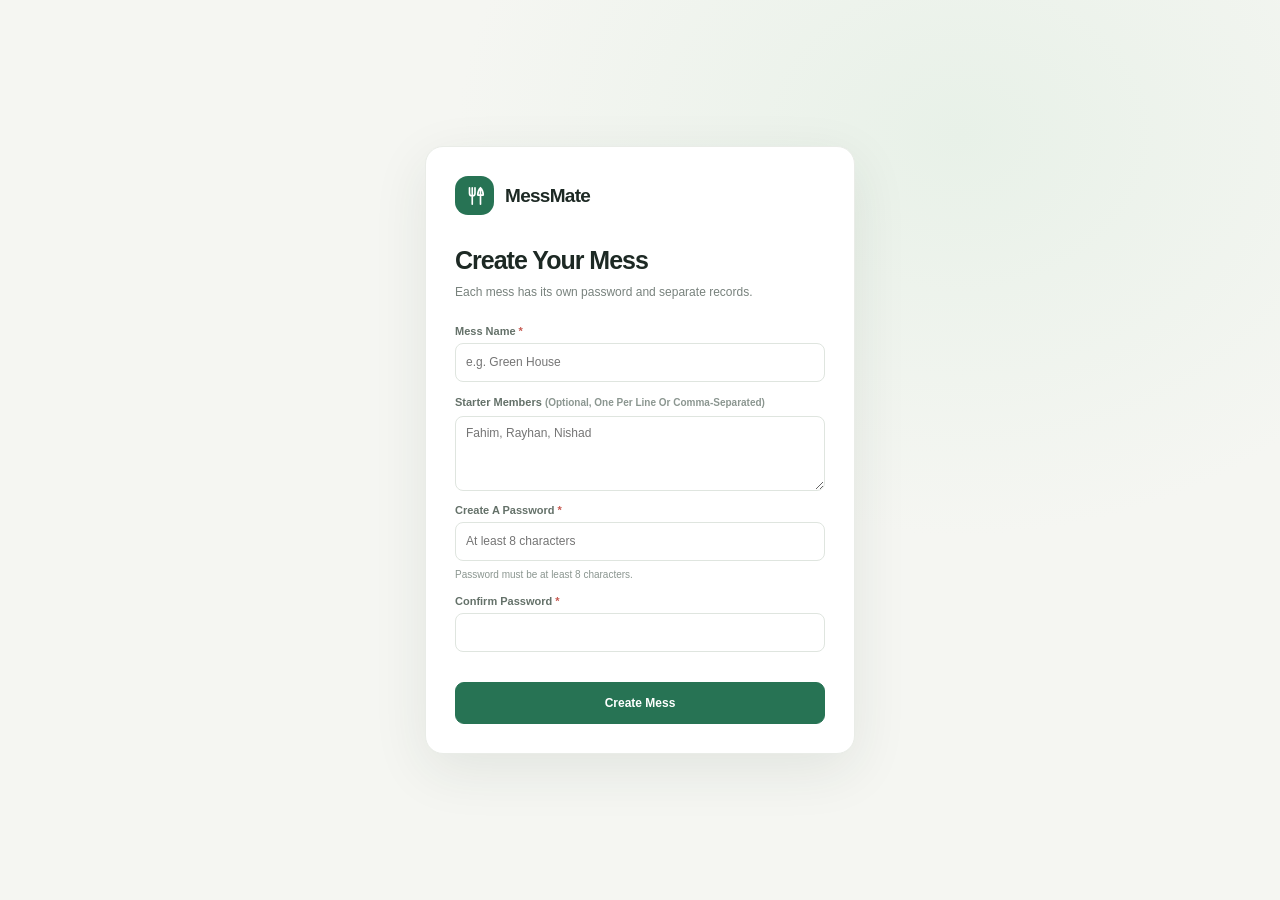
==== messmate/index.html @ 22f3b48b "Add MessMate mess management app Co-authored-by: Copilot <223556219+Copilot@users.noreply.github.com" ====
<!doctype html>
<html lang="en">
<head>
  <meta charset="utf-8">
  <meta name="viewport" content="width=device-width, initial-scale=1">
  <meta name="theme-color" content="#f5f6f2">
  <title>MessMate</title>
  <link id="app-favicon" rel="icon" href="data:image/svg+xml,%3Csvg xmlns='http://www.w3.org/2000/svg' viewBox='0 0 32 32'%3E%3Crect width='32' height='32' rx='8' fill='%23277354'/%3E%3C/svg%3E">
  <link rel="stylesheet" href="styles.css">
  <script src="app.js" defer></script>
</head>
<body>
  <div id="app"></div>
  <div id="toast" class="toast" role="status" aria-live="polite"></div>
</body>
</html>
---- messmate/styles.css ----
:root {
  color-scheme: light;
  --bg: #f5f6f2;
  --surface: #fff;
  --surface-soft: #f7f8f5;
  --ink: #1d2924;
  --muted: #78827d;
  --line: #e9ece7;
  --green: #277354;
  --green-dark: #1c523d;
  --green-soft: #e7f2eb;
  --orange: #eaa45b;
  --red: #c65a51;
  --red-soft: #fbefed;
  --blue: #6388c5;
  --shadow: 0 8px 30px rgba(34, 55, 43, .055);
  font-family: "Segoe UI", "Aptos", Arial, sans-serif;
}

html { font-size: 16px; }
* { box-sizing: border-box; }
body { margin: 0; min-width: 320px; background: var(--bg); color: var(--ink); }
button, input, select, textarea { font: inherit; }
button { cursor: pointer; }
button, label, h1, h2, h3 { text-transform: capitalize; }
button:focus-visible, input:focus-visible, select:focus-visible, textarea:focus-visible {
  outline: 3px solid rgba(39, 115, 84, .24); outline-offset: 2px;
}
.hidden { display: none !important; }
.app-shell { min-height: 100vh; }

.sidebar {
  background: #fff; border-right: 1px solid var(--line); display: flex; flex-direction: column;
  height: 100vh; left: 0; padding: 27px 17px 20px; position: fixed; top: 0; width: 248px; z-index: 4;
}
.brand { align-items: center; display: flex; gap: 11px; padding: 0 10px; }
.brand-mark { align-items: center; background: var(--green); border-radius: 13px; color: #fff; display: flex; height: 39px; justify-content: center; width: 39px; }
.brand-mark svg { height: 22px; width: 22px; }
.brand-mark img { border-radius: 9px; height: 100%; object-fit: cover; width: 100%; }
.brand-name { font-family: "Segoe UI", "Aptos", Arial, sans-serif; font-size: 1.1875rem; font-weight: 800; letter-spacing: -.7px; max-width: 100%; overflow-wrap: anywhere; }
.mess-switcher { align-items: center; background: var(--surface-soft); border: 1px solid var(--line); border-radius: 12px; display: flex; gap: 10px; margin: 31px 0 26px; min-width: 0; padding: 11px; text-align: left; width: 100%; }
.mess-avatar { align-items: center; background: var(--green-soft); border-radius: 9px; color: var(--green-dark); display: flex; flex: 0 0 35px; font-size: 0.8125rem; font-weight: 800; height: 35px; justify-content: center; }
.mess-switcher-copy { flex: 1; min-width: 0; }
.mess-switcher-copy small, .eyebrow { color: var(--muted); display: block; font-size: 0.625rem; font-weight: 700; letter-spacing: .5px; text-transform: capitalize; }
.mess-switcher-copy strong { display: block; font-size: 0.8125rem; margin-top: 4px; overflow: hidden; text-overflow: ellipsis; text-transform: none; white-space: nowrap; }
.nav-label { color: #9aa39e; font-size: 0.625rem; font-weight: 700; letter-spacing: .5px; margin: 0 11px 10px; text-transform: capitalize; }
.nav-list { display: grid; gap: 5px; }
.nav-item { align-items: center; background: transparent; border: 0; border-radius: 10px; color: #79837d; display: flex; font-size: 0.8125rem; font-weight: 600; gap: 12px; padding: 11px 12px; text-align: left; transition: .18s ease; width: 100%; }
.nav-item:hover { background: var(--surface-soft); color: var(--ink); }
.nav-item.active { background: var(--green-soft); color: var(--green-dark); }
.nav-item svg, .icon-button svg { height: 18px; width: 18px; }
.nav-item .nav-count { background: #fff; border-radius: 20px; font-size: 0.6875rem; margin-left: auto; padding: 3px 8px; }
.sidebar-bottom { margin-top: auto; }
.main { margin-left: 248px; min-height: 100vh; padding: 0 38px 55px; }
.topbar { align-items: center; display: flex; justify-content: space-between; margin: 0 auto; max-width: 1180px; padding: 25px 0 27px; }
.breadcrumb { color: var(--muted); font-size: 0.75rem; }
.breadcrumb strong { color: var(--ink); font-weight: 700; }
.top-actions { align-items: flex-start; display: flex; gap: 10px; }
.month-filter { align-items: flex-end; display: flex; flex-direction: column; gap: 3px; }
.month-filter small { color: var(--muted); font-size: 0.5625rem; }
.month-select { background: #fff; border: 1px solid var(--line); border-radius: 9px; color: #57625c; font-size: 0.75rem; min-height: 37px; padding: 8px 11px; }
.icon-button { align-items: center; background: #fff; border: 1px solid var(--line); border-radius: 9px; color: #53605a; display: inline-flex; height: 37px; justify-content: center; width: 38px; }
.content { margin: 0 auto; max-width: 1180px; }
.page-heading { align-items: flex-end; display: flex; justify-content: space-between; margin: 2px 0 23px; }
.page-heading h1 { font-family: "Segoe UI", "Aptos", Arial, sans-serif; font-size: clamp(1.5rem, 3.2vw, 1.9375rem); letter-spacing: -1.2px; margin: 5px 0 4px; }
.page-heading p { color: var(--muted); font-size: 0.8125rem; margin: 0; }
.heading-actions { align-items: center; display: flex; gap: 8px; }
.primary-button, .secondary-button, .danger-button, .text-button {
  align-items: center; border-radius: 9px; display: inline-flex; font-size: 0.75rem; font-weight: 700; gap: 7px; justify-content: center; padding: 10px 14px; transition: .18s ease;
}
.primary-button { background: var(--green); border: 1px solid var(--green); color: #fff; }
.primary-button:hover { background: var(--green-dark); border-color: var(--green-dark); }
.secondary-button { background: #fff; border: 1px solid var(--line); color: #4b5851; }
.secondary-button:hover { border-color: #cfd9d0; }
.danger-button { background: var(--red-soft); border: 1px solid #f1d8d5; color: var(--red); }
.text-button { background: transparent; border: 0; color: var(--green); padding: 7px; }
.button-icon { font-size: 1.0625rem; line-height: 12px; }
.grid { display: grid; gap: 17px; }
.stats-grid { grid-template-columns: repeat(4, minmax(0, 1fr)); margin-bottom: 19px; }
.dashboard-stats { grid-template-columns: repeat(5, minmax(0, 1fr)); }
.card { background: var(--surface); border: 1px solid var(--line); border-radius: 14px; box-shadow: var(--shadow); }
.stat-card { min-height: 129px; padding: 17px 18px; }
.stat-top { align-items: center; color: var(--muted); display: flex; font-size: 0.6875rem; font-weight: 600; justify-content: space-between; }
.stat-icon { align-items: center; background: var(--green-soft); border-radius: 9px; color: var(--green); display: inline-flex; height: 30px; justify-content: center; width: 30px; }
.stat-icon.orange { background: #fbf0e2; color: #bc7836; }
.stat-icon.blue { background: #edf2fb; color: var(--blue); }
.stat-icon.red { background: var(--red-soft); color: var(--red); }
.stat-icon svg { height: 15px; width: 15px; }
.stat-value { font-family: "Segoe UI", "Aptos", Arial, sans-serif; font-size: clamp(1.25rem, 2.4vw, 1.625rem); font-weight: 800; letter-spacing: -.8px; margin-top: 13px; text-align: right; }
.stat-foot { color: #89938d; font-size: 0.625rem; margin-top: 4px; }
.dashboard-grid { align-items: start; grid-template-columns: minmax(0, 1.65fr) minmax(270px, 1fr); }
.panel { overflow: hidden; }
.panel-header { align-items: center; border-bottom: 1px solid var(--line); display: flex; justify-content: space-between; padding: 17px 19px; }
.panel-header h2 { font-size: 0.875rem; letter-spacing: -.15px; margin: 0; }
.panel-header p { color: var(--muted); font-size: 0.6875rem; margin: 4px 0 0; }
.panel-body { padding: 8px 19px 14px; }
.member-row { align-items: center; border-bottom: 1px solid #f0f2ef; display: flex; gap: 11px; padding: 13px 0; }
.member-row:last-child { border-bottom: 0; }
.member-avatar { align-items: center; background: #edf3ee; border-radius: 10px; color: var(--green-dark); display: inline-flex; flex: 0 0 36px; font-size: 0.6875rem; font-weight: 800; height: 36px; justify-content: center; }
.member-info { flex: 1; min-width: 0; }
.member-info strong { display: block; font-size: 0.75rem; overflow: hidden; text-overflow: ellipsis; white-space: nowrap; }
.member-info small { color: var(--muted); display: block; font-size: 0.625rem; margin-top: 4px; text-align: left; }
.member-balance { font-size: 0.75rem; font-weight: 700; text-align: right; white-space: nowrap; }
.member-balance small { color: var(--muted); display: block; font-size: 0.5625rem; font-weight: 500; margin-top: 4px; }
.positive { color: var(--green); }
.negative { color: var(--red); }
.neutral { color: #7a8580; }
.mini-chart { padding: 18px 19px 20px; }
.chart-summary { align-items: flex-end; display: flex; justify-content: space-between; margin-bottom: 19px; }
.chart-summary strong { font-family: "Segoe UI", "Aptos", Arial, sans-serif; font-size: 1.375rem; letter-spacing: -.7px; margin-left: auto; text-align: right; }
.chart-summary span { color: var(--muted); font-size: 0.625rem; }
.chart-bars { align-items: flex-end; display: flex; gap: 8px; height: 86px; }
.chart-day { align-items: center; color: #909a94; display: flex; flex: 1; flex-direction: column; font-size: 0.5625rem; gap: 7px; height: 100%; justify-content: flex-end; }
.chart-track { align-items: flex-end; background: #f1f4f0; border-radius: 5px 5px 3px 3px; display: flex; height: 65px; overflow: hidden; width: min(100%, 25px); }
.chart-bar { background: #8db9a0; border-radius: 5px 5px 3px 3px; min-height: 3px; width: 100%; }
.chart-bar.current { background: var(--green); }
.activity-list { display: grid; }
.activity-item { align-items: center; border-bottom: 1px solid #f0f2ef; display: flex; gap: 10px; padding: 12px 0; }
.activity-item:last-child { border-bottom: 0; }
.activity-symbol { align-items: center; background: #f3f5f2; border-radius: 9px; color: #5c6e63; display: flex; flex: 0 0 33px; font-size: 0.875rem; height: 33px; justify-content: center; }
.activity-copy { flex: 1; min-width: 0; }
.activity-copy strong { display: block; font-size: 0.6875rem; }
.activity-copy small { color: var(--muted); display: block; font-size: 0.625rem; margin-top: 4px; }
.activity-money { align-items: flex-end; display: flex; flex-direction: column; gap: 3px; white-space: nowrap; }
.activity-money small { font-size: 0.5625rem; font-weight: 700; }
.activity-money strong { font-size: 0.6875rem; }
.empty-state { color: var(--muted); font-size: 0.75rem; padding: 25px 12px; text-align: center; }
.empty-state strong { color: var(--ink); display: block; font-size: 0.8125rem; margin-bottom: 5px; }
.section-spacer { margin-top: 18px; }
.table-wrap { overflow-x: auto; }
.data-table { border-collapse: collapse; min-width: 560px; width: 100%; }
.data-table th { background: #fafbf9; color: #89938d; font-size: 0.5625rem; font-weight: 700; letter-spacing: .2px; padding: 11px 15px; text-align: left; text-transform: capitalize; white-space: nowrap; }
.data-table th.number, .data-table td.number { text-align: right; white-space: nowrap; }
.data-table td { border-top: 1px solid #eff1ee; font-size: 0.6875rem; padding: 12px 15px; vertical-align: middle; }
.data-table td strong { font-size: 0.6875rem; }
.row-actions { display: flex; gap: 3px; justify-content: flex-end; }
.row-actions button { background: transparent; border: 0; border-radius: 6px; color: #87918b; font-size: 0.6875rem; padding: 5px 7px; }
.row-actions button:hover { background: var(--surface-soft); color: var(--ink); }
.row-actions .remove:hover { background: var(--red-soft); color: var(--red); }
.filters { align-items: center; display: flex; gap: 8px; }
.search-input, .filter-select { background: #fff; border: 1px solid var(--line); border-radius: 8px; color: #4e5b54; font-size: 0.6875rem; padding: 9px 10px; }
.badge { border-radius: 99px; display: inline-block; font-size: 0.5625rem; font-weight: 700; padding: 5px 8px; }
.badge-active { background: var(--green-soft); color: var(--green-dark); }
.badge-archived { background: #f1f2ef; color: #78827d; }
.card-grid { grid-template-columns: repeat(2, minmax(0, 1fr)); }
.settlement-card { padding: 16px; }
.settlement-card .member-row { padding: 0 0 13px; }
.settlement-meta { display: flex; justify-content: space-between; padding-top: 12px; }
.settlement-meta span { color: var(--muted); font-size: 0.625rem; }
.settlement-meta strong { font-size: 0.6875rem; margin-left: auto; text-align: right; }
.settlement-total { border-top: 1px solid var(--line); margin-top: 10px; padding-top: 13px; }
.settlement-total span, .settlement-total strong { color: var(--ink); font-weight: 800; }
.settlement-balance { background: var(--surface-soft); border-radius: 8px; margin-top: 10px; padding: 10px; }
.report-option { align-items: flex-start; background: var(--surface-soft); border: 1px solid var(--line); border-radius: 10px; cursor: pointer; display: flex; gap: 11px; padding: 14px; }
.report-option input { accent-color: var(--green); height: 17px; margin: 1px 0 0; width: 17px; }
.report-option strong, .report-option small { display: block; }
.report-option strong { font-size: 0.75rem; }
.report-option small { color: var(--muted); font-size: 0.625rem; line-height: 1.5; margin-top: 4px; }
.settings-grid { grid-template-columns: minmax(0, 1.2fr) minmax(270px, .8fr); }
.settings-card { padding: 19px; }
.settings-card h2 { font-size: 0.875rem; margin: 0 0 6px; }
.settings-card p { color: var(--muted); font-size: 0.6875rem; line-height: 1.6; margin: 0 0 15px; }
.settings-actions { display: flex; flex-wrap: wrap; gap: 8px; }
.danger-zone { border-color: #f0dedb; }
.form-grid { display: grid; gap: 13px; grid-template-columns: repeat(2, minmax(0, 1fr)); }
.field { display: grid; gap: 6px; }
.field.full { grid-column: 1 / -1; }
.field label { color: #647169; font-size: 0.6875rem; font-weight: 600; }
.field:has(:required) > label::after { color: var(--red); content: " *"; font-weight: 800; }
.check-option { align-items: center; display: flex; gap: 7px; }
.check-option input { accent-color: var(--green); height: 15px; width: 15px; }
.field input, .field select, .field textarea { background: #fff; border: 1px solid #dfe5df; border-radius: 8px; color: var(--ink); font-size: 0.75rem; min-height: 39px; padding: 9px 10px; width: 100%; }
.amount-input { align-items: center; background: #fff; border: 1px solid #dfe5df; border-radius: 8px; display: flex; overflow: hidden; }
.amount-input:focus-within { border-color: var(--green); box-shadow: 0 0 0 3px rgba(39, 115, 84, .12); }
.amount-input input { border: 0; min-width: 0; outline: 0; }
.amount-input input:focus-visible { outline: 0; }
.amount-input span { color: #647169; font-size: 0.75rem; font-weight: 700; padding: 0 11px; }
.field textarea { min-height: 75px; resize: vertical; }
.field-hint { color: #8b9690; font-size: 0.625rem; line-height: 1.5; }
.modal-backdrop { align-items: center; background: rgba(26, 39, 31, .45); display: flex; inset: 0; justify-content: center; padding: 16px; position: fixed; z-index: 20; }
.modal { background: #fff; border-radius: 15px; box-shadow: 0 22px 65px rgba(20, 35, 25, .22); max-height: min(88vh, 750px); max-width: 450px; overflow-y: auto; padding: 23px; width: 100%; }
.modal.wide { max-width: 560px; }
.modal-header { align-items: flex-start; display: flex; justify-content: space-between; margin-bottom: 19px; }
.modal-header h2 { font-size: 1.0625rem; letter-spacing: -.4px; margin: 0 0 5px; }
.modal-header p { color: var(--muted); font-size: 0.6875rem; line-height: 1.5; margin: 0; }
.modal-close { background: transparent; border: 0; color: #758079; font-size: 1.375rem; line-height: 1; padding: 0 0 4px 8px; }
.modal-actions { display: flex; gap: 8px; justify-content: flex-end; margin-top: 19px; }
.modal-error { background: var(--red-soft); border-radius: 7px; color: var(--red); display: none; font-size: 0.6875rem; margin-top: 12px; padding: 9px 11px; }
.modal-error.visible { display: block; }
.auth-wrap { align-items: center; background: radial-gradient(ellipse at 75% 15%, #e8f1e8 0, transparent 37%), var(--bg); display: flex; justify-content: center; min-height: 100vh; padding: 26px 17px; }
.auth-card { background: #fff; border: 1px solid var(--line); border-radius: 18px; box-shadow: 0 16px 55px rgba(34, 55, 43, .09); max-width: 430px; padding: 29px; width: 100%; }
.auth-card .brand { margin: 0 0 31px; padding: 0; }
.auth-card h1 { font-family: "Segoe UI", "Aptos", Arial, sans-serif; font-size: 1.5625rem; letter-spacing: -1px; margin: 0 0 8px; }
.auth-card > p { color: var(--muted); font-size: 0.75rem; line-height: 1.6; margin: 0 0 22px; }
.auth-form { display: grid; gap: 13px; }
.auth-form .mess-switcher { margin: 0; }
.auth-form .primary-button { min-height: 42px; margin-top: 4px; width: 100%; }
.auth-link { background: transparent; border: 0; color: var(--green); display: block; font-size: 0.6875rem; font-weight: 700; margin: 15px auto 0; padding: 6px; }
.auth-error { color: var(--red); font-size: 0.6875rem; line-height: 1.5; min-height: 0; }
.auth-error:not(:empty) { background: var(--red-soft); border-radius: 7px; padding: 9px 10px; }
.toast { background: #24352b; border-radius: 9px; bottom: 24px; box-shadow: var(--shadow); color: #fff; font-size: 0.75rem; left: 50%; opacity: 0; padding: 11px 16px; pointer-events: none; position: fixed; transform: translate(-50%, 10px); transition: .2s ease; z-index: 50; }
.toast.show { opacity: 1; transform: translate(-50%, 0); }
.bottom-nav { display: none; }
.mobile-only { display: none; }
.notice { background: #f4f7f3; border-radius: 9px; color: #69766d; font-size: 0.625rem; line-height: 1.6; margin-top: 14px; padding: 11px 12px; }
.allocation-notice { border-left: 3px solid var(--orange); color: var(--ink); margin: 0 0 16px; }
.month-note { color: var(--muted); font-size: 0.625rem; }
.inline-control { align-items: center; display: flex; gap: 8px; }

@media (max-width: 1000px) {
  .sidebar { width: 215px; }
  .main { margin-left: 215px; padding-left: 25px; padding-right: 25px; }
  .stats-grid { gap: 11px; }
  .dashboard-stats { grid-template-columns: repeat(3, minmax(0, 1fr)); }
  .stat-card { padding: 14px; }
}
@media (max-width: 760px) {
  .sidebar { display: none; }
  .main { margin: 0; padding: 0 16px 88px; }
  .topbar { padding: 16px 0 22px; }
  .topbar .breadcrumb { font-size: 0.6875rem; }
  .topbar .breadcrumb span { display: none; }
  .top-actions { gap: 6px; }
  .month-select { max-width: 142px; padding: 8px; }
  .page-heading { align-items: flex-start; gap: 10px; }
  .heading-actions { flex-direction: column; }
  .page-heading h1 { font-size: 1.5625rem; }
  .page-heading p { font-size: 0.6875rem; line-height: 1.5; }
  .page-heading .primary-button { font-size: 0.6875rem; padding: 9px 10px; white-space: nowrap; }
  .page-heading .secondary-button { font-size: 0.625rem; padding: 8px; white-space: nowrap; }
  .stats-grid, .dashboard-stats { gap: 9px; grid-template-columns: repeat(2, minmax(0, 1fr)); margin-bottom: 12px; }
  .stat-card { min-height: 111px; padding: 12px; }
  .stat-value { font-size: 1.375rem; margin-top: 10px; }
  .dashboard-grid, .settings-grid { grid-template-columns: 1fr; }
  .card-grid { grid-template-columns: 1fr; }
  .panel-header { padding: 15px; }
  .panel-body { padding-left: 15px; padding-right: 15px; }
  .mini-chart { padding: 16px; }
  .bottom-nav { background: rgba(255,255,255,.96); border-top: 1px solid var(--line); bottom: 0; display: grid; grid-template-columns: repeat(5, 1fr); left: 0; padding: 7px 5px max(8px, env(safe-area-inset-bottom)); position: fixed; right: 0; z-index: 5; }
  .bottom-nav .nav-item { align-items: center; border-radius: 9px; flex-direction: column; font-size: 0.5625rem; gap: 3px; justify-content: center; padding: 6px 2px; }
  .bottom-nav .nav-item svg { height: 18px; width: 18px; }
  .bottom-nav .nav-item.active { background: transparent; color: var(--green); }
  .bottom-nav .nav-count { display: none; }
  .mobile-only { display: inline-flex; }
  .filters { flex-wrap: wrap; }
  .filters .search-input { min-width: 100px; }
  .data-table th, .data-table td { padding-left: 11px; padding-right: 11px; }
  .modal { padding: 19px; }
}
@media (max-width: 390px) {
  .main { padding-left: 12px; padding-right: 12px; }
  .topbar { align-items: flex-start; gap: 7px; }
  .month-select { font-size: 0.625rem; max-width: 125px; }
  .page-heading h1 { font-size: 1.4375rem; }
  .stat-card { padding: 10px; }
  .stat-top { font-size: 0.625rem; }
  .form-grid { grid-template-columns: 1fr; }
  .field.full { grid-column: auto; }
}
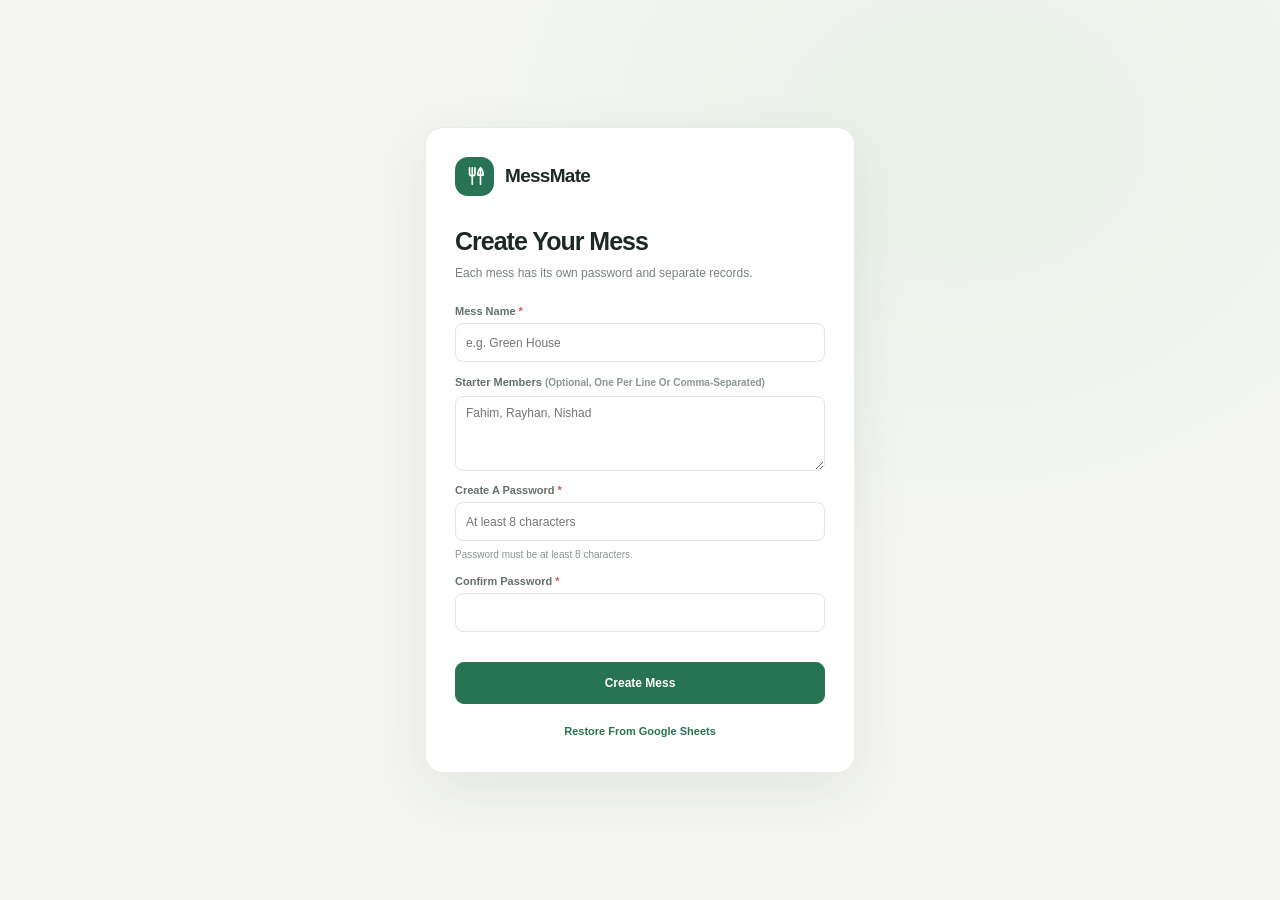
==== commit 638a2768: "Add Google Sheets restore and font scaling Add recovery from encrypted Google Sheets snapshots and l" ====
--- a/messmate/index.html
+++ b/messmate/index.html
@@ -7,6 +7,7 @@
   <title>MessMate</title>
   <link id="app-favicon" rel="icon" href="data:image/svg+xml,%3Csvg xmlns='http://www.w3.org/2000/svg' viewBox='0 0 32 32'%3E%3Crect width='32' height='32' rx='8' fill='%23277354'/%3E%3C/svg%3E">
   <link rel="stylesheet" href="styles.css">
+  <script src="https://accounts.google.com/gsi/client" defer></script>
   <script src="app.js" defer></script>
 </head>
 <body>
--- a/messmate/styles.css
+++ b/messmate/styles.css
@@ -59,6 +59,12 @@
 .month-filter { align-items: flex-end; display: flex; flex-direction: column; gap: 3px; }
 .month-filter small { color: var(--muted); font-size: 0.5625rem; }
 .month-select { background: #fff; border: 1px solid var(--line); border-radius: 9px; color: #57625c; font-size: 0.75rem; min-height: 37px; padding: 8px 11px; }
+.sync-indicator { align-items: center; border-radius: 20px; display: inline-flex; flex: 0 0 auto; font-size: 0.625rem; font-weight: 700; gap: 6px; min-height: 30px; padding: 0 9px; }
+.sync-dot { background: currentColor; border-radius: 50%; height: 7px; width: 7px; }
+.sync-online { background: var(--green-soft); color: var(--green-dark); }
+.sync-offline { background: var(--red-soft); color: var(--red); }
+.sync-pending { background: #fbf0e2; color: #9c622a; }
+.sync-local { background: var(--red-soft); color: var(--red); }
 .icon-button { align-items: center; background: #fff; border: 1px solid var(--line); border-radius: 9px; color: #53605a; display: inline-flex; height: 37px; justify-content: center; width: 38px; }
 .content { margin: 0 auto; max-width: 1180px; }
 .page-heading { align-items: flex-end; display: flex; justify-content: space-between; margin: 2px 0 23px; }
@@ -161,6 +167,18 @@
 .settings-card h2 { font-size: 0.875rem; margin: 0 0 6px; }
 .settings-card p { color: var(--muted); font-size: 0.6875rem; line-height: 1.6; margin: 0 0 15px; }
 .settings-actions { display: flex; flex-wrap: wrap; gap: 8px; }
+.sync-settings-form { display: grid; gap: 12px; }
+.sync-form-error:not(:empty) { background: var(--red-soft); border-radius: 7px; color: var(--red); font-size: 0.6875rem; line-height: 1.5; padding: 9px 10px; }
+.sync-status-detail { border-left: 3px solid var(--line); margin: 12px 0 0 !important; padding: 2px 0 2px 9px; }
+.settings-card code { background: #e9ede8; border-radius: 4px; font-size: .95em; padding: 2px 4px; }
+.restore-list { display: grid; gap: 8px; margin-top: 12px; }
+.restore-item { background: var(--surface-soft); border: 1px solid var(--line); border-radius: 9px; color: var(--ink); display: grid; gap: 4px; padding: 12px; text-align: left; }
+.restore-item:hover { border-color: #b8cdbd; }
+.restore-item strong { font-size: .75rem; }
+.restore-item span, .restore-item small { color: var(--muted); font-size: .625rem; }
+.font-scale-control { align-items: center; display: flex; gap: 12px; }
+.font-scale-control input { accent-color: var(--green); flex: 1; min-width: 0; }
+.font-scale-control output { color: var(--green-dark); font-size: .75rem; font-variant-numeric: tabular-nums; font-weight: 700; min-width: 42px; text-align: right; }
 .danger-zone { border-color: #f0dedb; }
 .form-grid { display: grid; gap: 13px; grid-template-columns: repeat(2, minmax(0, 1fr)); }
 .field { display: grid; gap: 6px; }
@@ -222,6 +240,8 @@
   .topbar .breadcrumb span { display: none; }
   .top-actions { gap: 6px; }
   .month-select { max-width: 142px; padding: 8px; }
+  .sync-indicator { font-size: 0; gap: 0; height: 30px; justify-content: center; padding: 0; width: 30px; }
+  .sync-dot { height: 9px; width: 9px; }
   .page-heading { align-items: flex-start; gap: 10px; }
   .heading-actions { flex-direction: column; }
   .page-heading h1 { font-size: 1.5625rem; }
